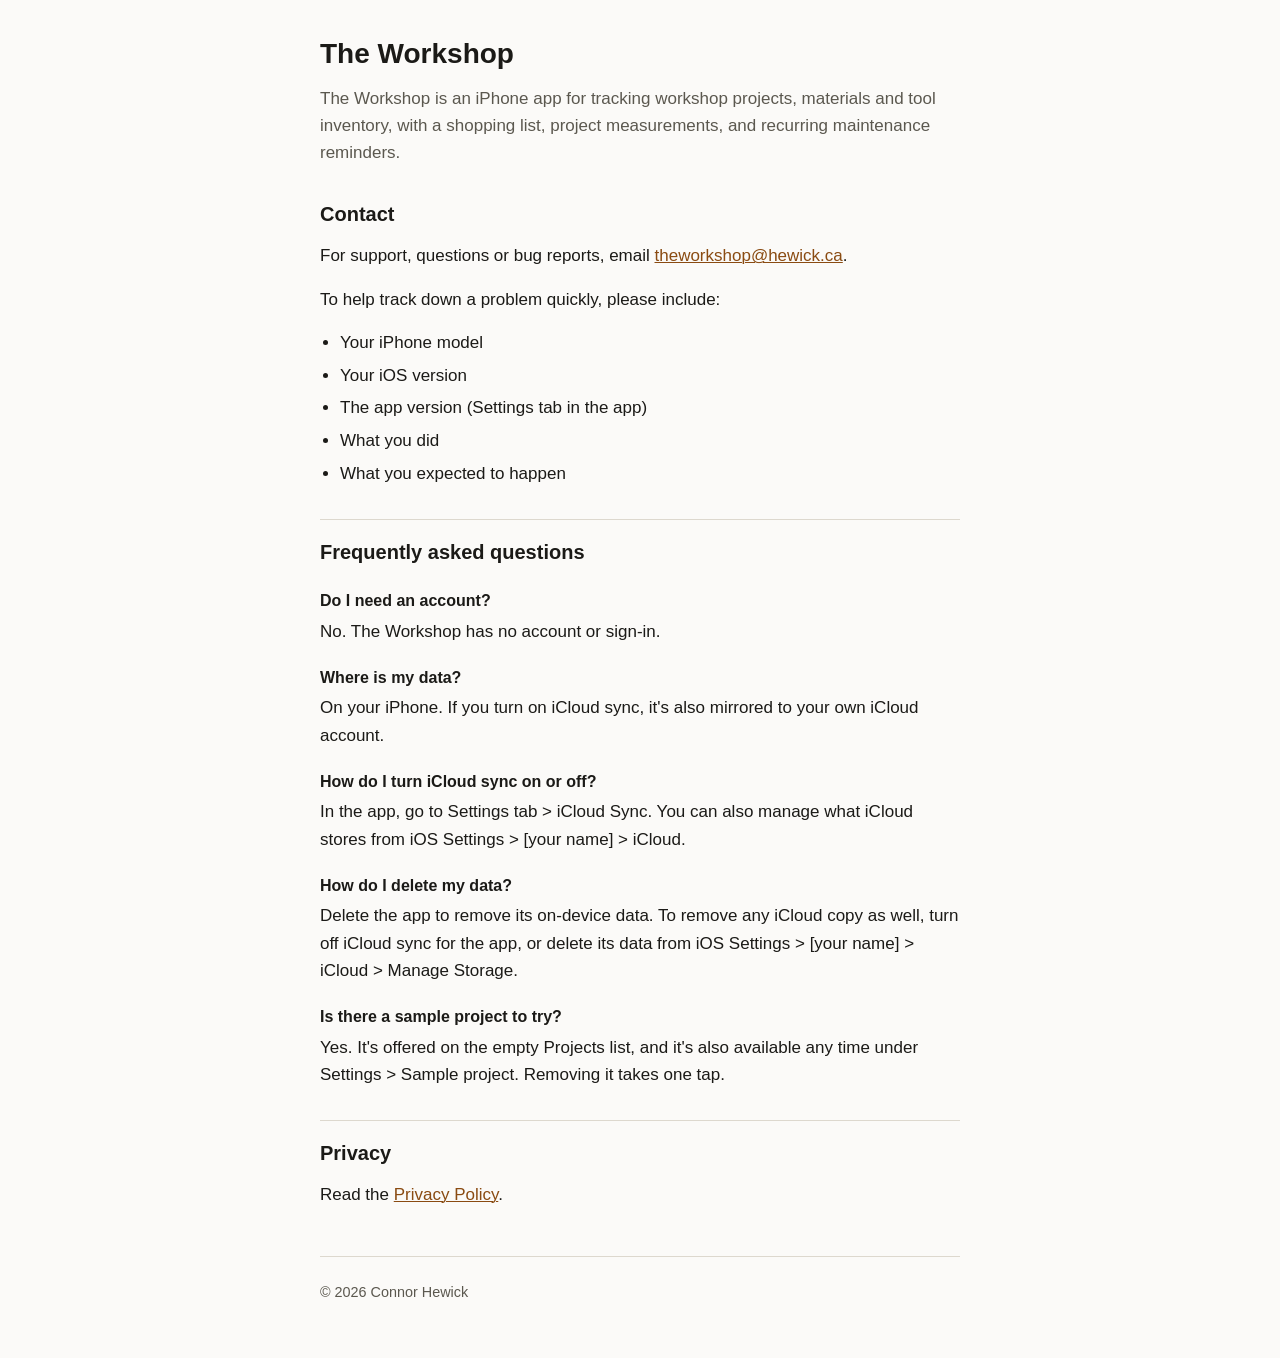
==== index.html @ b185fb6e "feat: add support and privacy pages Co-Authored-By: Claude Fable 5.1 <noreply@anthropic.com> Claude-" ====
<!doctype html>
<html lang="en">
<head>
<meta charset="utf-8">
<meta name="viewport" content="width=device-width, initial-scale=1">
<title>The Workshop — Support</title>
<link rel="stylesheet" href="style.css">
</head>
<body>
<main>
<h1>The Workshop</h1>
<p class="intro">The Workshop is an iPhone app for tracking workshop projects, materials and tool inventory, with a shopping list, project measurements, and recurring maintenance reminders.</p>

<h2>Contact</h2>
<p>For support, questions or bug reports, email <a href="mailto:theworkshop@hewick.ca">theworkshop@hewick.ca</a>.</p>
<p>To help track down a problem quickly, please include:</p>
<ul>
<li>Your iPhone model</li>
<li>Your iOS version</li>
<li>The app version (Settings tab in the app)</li>
<li>What you did</li>
<li>What you expected to happen</li>
</ul>

<h2>Frequently asked questions</h2>

<h3>Do I need an account?</h3>
<p>No. The Workshop has no account or sign-in.</p>

<h3>Where is my data?</h3>
<p>On your iPhone. If you turn on iCloud sync, it's also mirrored to your own iCloud account.</p>

<h3>How do I turn iCloud sync on or off?</h3>
<p>In the app, go to Settings tab &gt; iCloud Sync. You can also manage what iCloud stores from iOS Settings &gt; [your name] &gt; iCloud.</p>

<h3>How do I delete my data?</h3>
<p>Delete the app to remove its on-device data. To remove any iCloud copy as well, turn off iCloud sync for the app, or delete its data from iOS Settings &gt; [your name] &gt; iCloud &gt; Manage Storage.</p>

<h3>Is there a sample project to try?</h3>
<p>Yes. It's offered on the empty Projects list, and it's also available any time under Settings &gt; Sample project. Removing it takes one tap.</p>

<h2>Privacy</h2>
<p>Read the <a href="privacy.html">Privacy Policy</a>.</p>
</main>
<footer>
<p>© 2026 Connor Hewick</p>
</footer>
</body>
</html>
---- style.css ----
:root {
  color-scheme: light dark;
  --bg: #fbfaf8;
  --fg: #1b1a17;
  --muted: #5b584f;
  --link: #8a4b12;
  --border: #ddd8ce;
}

@media (prefers-color-scheme: dark) {
  :root {
    --bg: #171613;
    --fg: #f2f0ea;
    --muted: #b8b3a6;
    --link: #e0a55e;
    --border: #3a372f;
  }
}

* {
  box-sizing: border-box;
}

body {
  margin: 0;
  padding: 2rem 1.25rem 3rem;
  background: var(--bg);
  color: var(--fg);
  font-family: -apple-system, BlinkMacSystemFont, "Segoe UI", Roboto, Helvetica, Arial, sans-serif;
  font-size: 1.0625rem;
  line-height: 1.6;
}

main {
  max-width: 40rem;
  margin: 0 auto;
}

h1 {
  font-size: 1.75rem;
  margin: 0 0 0.5rem;
}

h2 {
  font-size: 1.25rem;
  margin: 2rem 0 0.75rem;
  padding-top: 1rem;
  border-top: 1px solid var(--border);
}

h2:first-of-type {
  border-top: none;
  padding-top: 0;
}

h3 {
  font-size: 1rem;
  margin: 1.25rem 0 0.25rem;
}

p {
  margin: 0 0 1rem;
}

.intro {
  color: var(--muted);
}

ul, ol {
  margin: 0 0 1rem;
  padding-left: 1.25rem;
}

li {
  margin-bottom: 0.35rem;
}

a {
  color: var(--link);
}

a:not(:hover) {
  text-decoration-thickness: 1px;
}

.effective-date {
  color: var(--muted);
  font-size: 0.9375rem;
  margin-top: -0.25rem;
}

footer {
  max-width: 40rem;
  margin: 3rem auto 0;
  padding-top: 1.5rem;
  border-top: 1px solid var(--border);
  color: var(--muted);
  font-size: 0.9rem;
}

footer p {
  margin: 0 0 0.35rem;
}
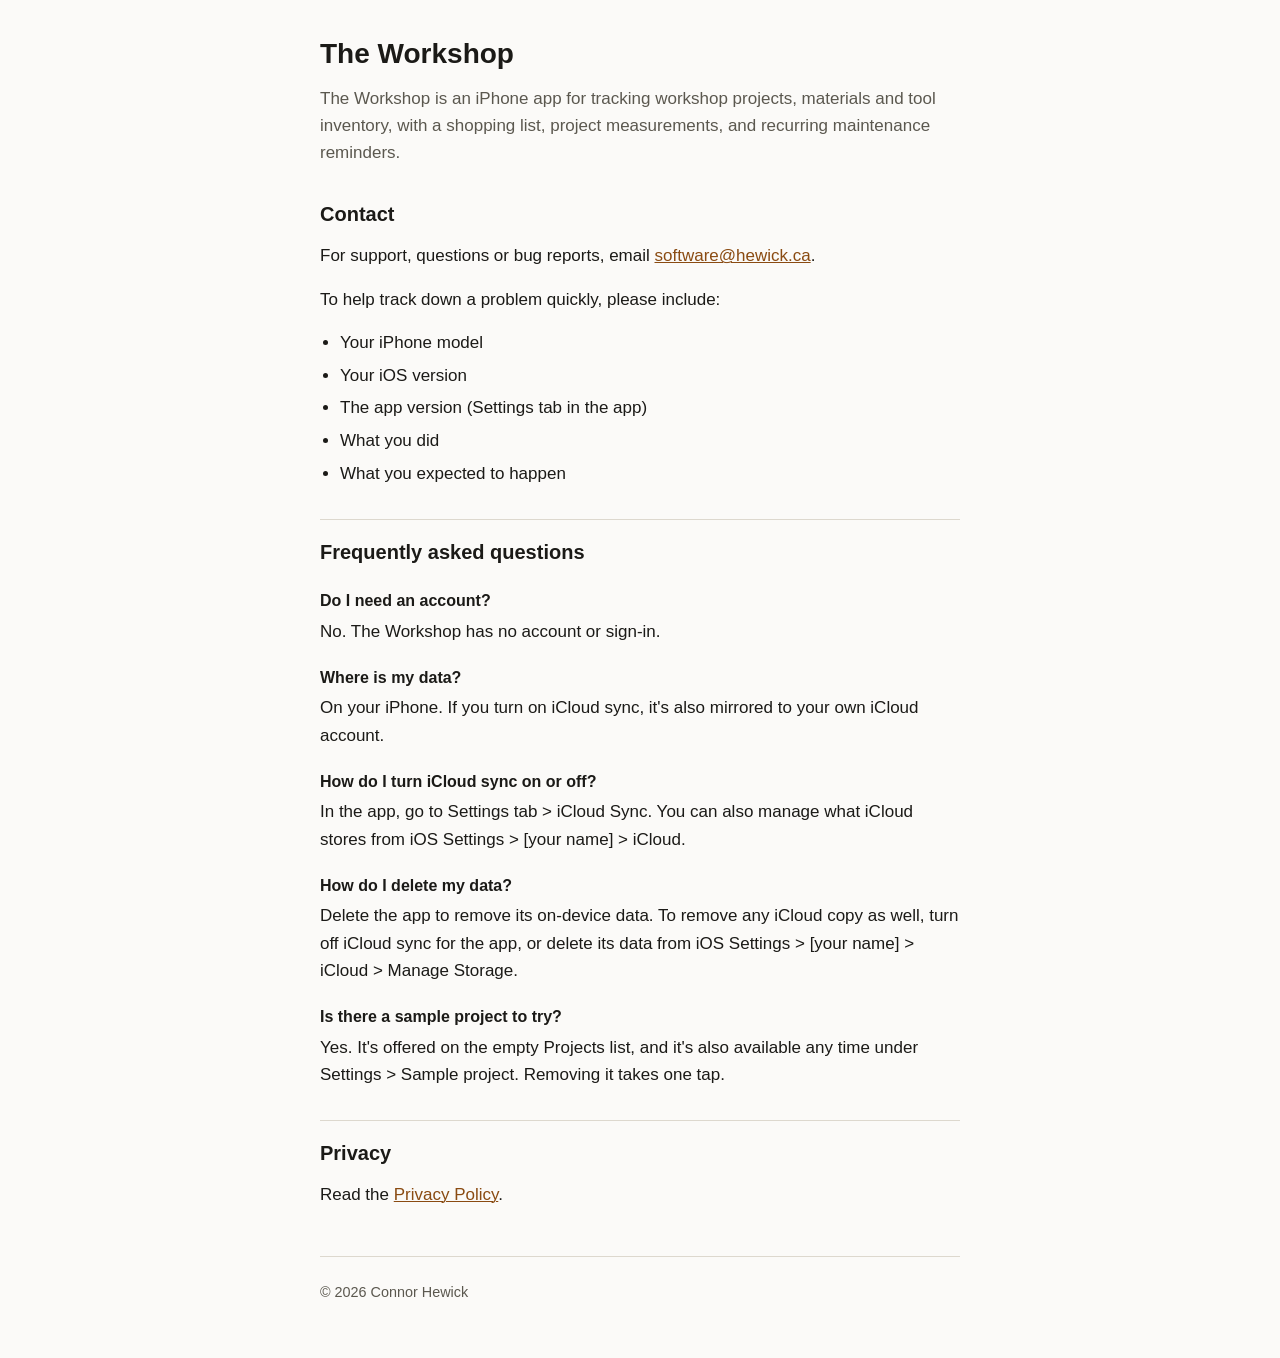
==== commit f1cf1d0e: "chore: use software@hewick.ca as the contact address Both the support page and the privacy policy ca" ====
--- a/index.html
+++ b/index.html
@@ -12,7 +12,7 @@
 <p class="intro">The Workshop is an iPhone app for tracking workshop projects, materials and tool inventory, with a shopping list, project measurements, and recurring maintenance reminders.</p>
 
 <h2>Contact</h2>
-<p>For support, questions or bug reports, email <a href="mailto:theworkshop@hewick.ca">theworkshop@hewick.ca</a>.</p>
+<p>For support, questions or bug reports, email <a href="mailto:software@hewick.ca">software@hewick.ca</a>.</p>
 <p>To help track down a problem quickly, please include:</p>
 <ul>
 <li>Your iPhone model</li>
